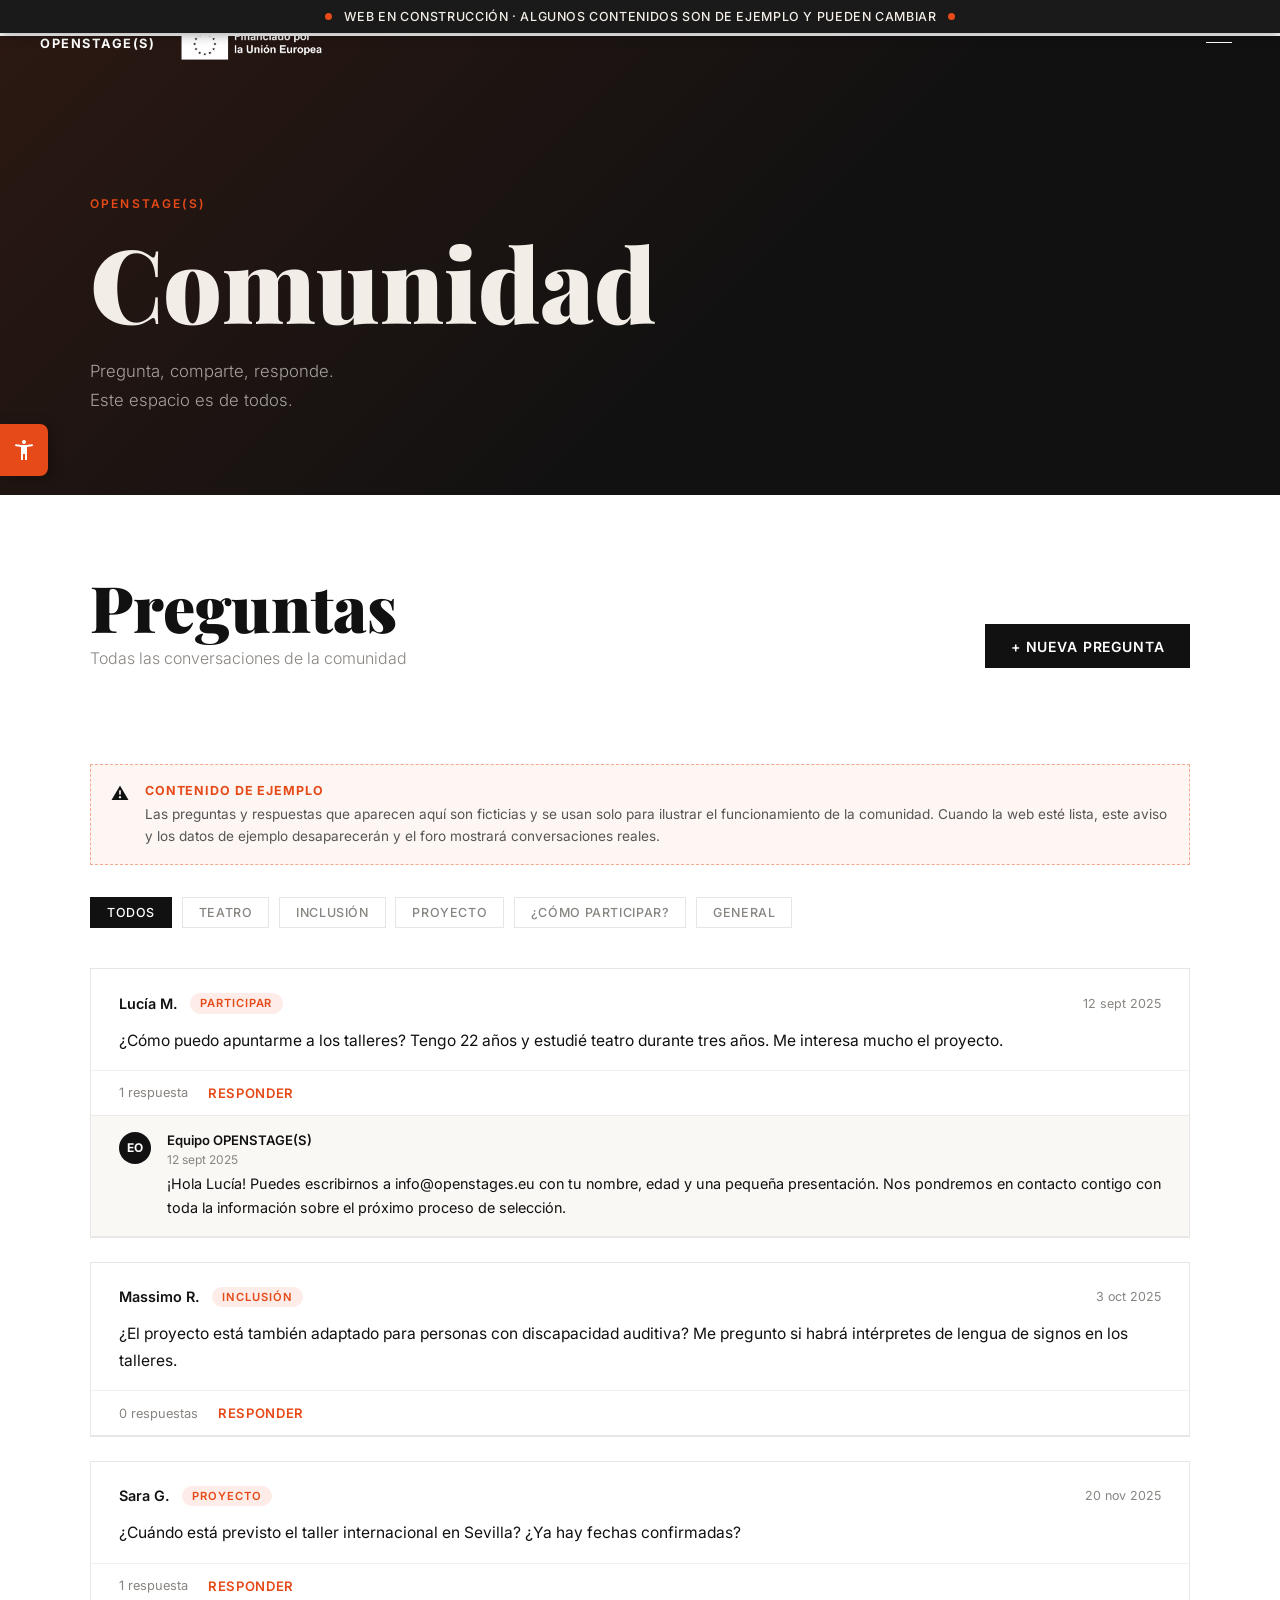
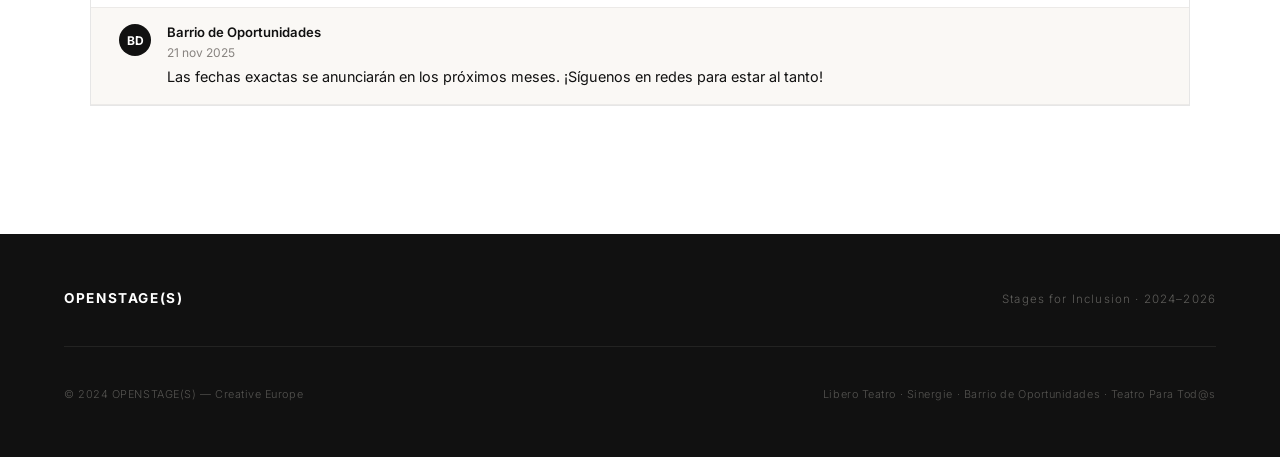
==== comunidad.html @ a3321c55 "." ====
<!DOCTYPE html>
<html lang="es">

<head>
  <meta charset="UTF-8" />
  <meta name="viewport" content="width=device-width, initial-scale=1.0" />
  <title>Comunidad — OPENSTAGE(S)</title>

  <meta name="description" content="Espacio de preguntas y respuestas de la comunidad OPENSTAGE(S). Pregunta, comparte y conecta con otros participantes del proyecto." />
  <meta property="og:title" content="Comunidad — OPENSTAGE(S)" />
  <meta property="og:description" content="Espacio de preguntas y respuestas de la comunidad OPENSTAGE(S)." />
  <meta property="og:image" content="https://openstages.eu/img/hero1.jpg" />
  <meta property="og:url" content="https://openstages.eu/comunidad.html" />
  <link rel="canonical" href="https://openstages.eu/comunidad.html" />
  <link rel="icon" type="image/png" href="img/logobarrio.png" />
  <link rel="apple-touch-icon" href="img/logobarrio.png" />

  <link rel="preconnect" href="https://fonts.googleapis.com" />
  <link
    href="https://fonts.googleapis.com/css2?family=Playfair+Display:ital,wght@0,700;0,900;1,700;1,900&family=Inter:wght@300;400;500;700&display=swap"
    rel="stylesheet" />
  <link rel="stylesheet" href="style.css" />
  <link rel="stylesheet" href="comunidad.css" />
</head>

<body class="page-comunidad">

  <a href="#main-content" class="skip-link">Saltar al contenido principal</a>

  <!-- Header -->
  <header class="header" id="header">
    <div class="header__brand">
      <a href="index.html" class="header__logo">OPEN<em>STAGE(S)</em></a>
      <img src="img/funded_ES/horizontal/RGB/PNG/ES_FundedbytheEU_RGB_WHITE.png" alt="Cofinanciado por la Unión Europea"
        class="header__eu-logo" />
    </div>
    <button class="header__toggle" id="menuBtn" aria-label="Abrir menú" aria-expanded="false" aria-controls="navOverlay">
      <span></span>
      <span></span>
    </button>
  </header>

  <!-- Nav overlay -->
  <nav class="nav-overlay" id="navOverlay" aria-hidden="true">
    <div class="nav-overlay__links">
      <a href="index.html#mission"  class="nav-link" data-num="01">Misión</a>
      <a href="index.html#partners" class="nav-link" data-num="02">Partners</a>
      <a href="index.html#phases"   class="nav-link" data-num="03">Fases</a>
      <a href="comunidad.html"      class="nav-link nav-link--active" data-num="04">Comunidad</a>
      <a href="index.html#contact"  class="nav-link" data-num="05">Contacto</a>
    </div>
    <div class="nav-overlay__meta">
      <p>Proyecto cofinanciado por la Unión Europea</p>
      <p>Creative Europe · 2024–2026</p>
    </div>
  </nav>

  <main id="main-content">

    <!-- ═══ HERO LITE ══════════════════════════════════════ -->
    <section class="com-hero" aria-hidden="true">
      <div class="com-hero__inner">
        <p class="com-hero__eyebrow">OPENSTAGE(S)</p>
        <h1 class="com-hero__title">Comunidad</h1>
        <p class="com-hero__sub">Pregunta, comparte, responde.<br>Este espacio es de todos.</p>
      </div>
    </section>

    <!-- ═══ FORO ══════════════════════════════════════════ -->
    <section class="forum forum--page" id="forum" aria-labelledby="forum-title">

      <div class="forum__header">
        <div class="forum__header-text">
          <h2 class="forum__title" id="forum-title">Preguntas</h2>
          <p class="forum__subtitle">Todas las conversaciones de la comunidad</p>
        </div>
        <button class="forum__new-btn" id="forumOpenForm" aria-expanded="false" aria-controls="forumFormWrap">
          + Nueva pregunta
        </button>
      </div>

      <!-- Formulario nueva pregunta -->
      <div class="forum__form-wrap" id="forumFormWrap" aria-hidden="true">
        <form class="forum__form" id="forumForm" novalidate>
          <div class="forum__form-row">
            <div class="forum__field">
              <label for="fAuthor">Tu nombre <span aria-hidden="true">*</span></label>
              <input type="text" id="fAuthor" name="author" maxlength="60" required autocomplete="name" placeholder="Nombre o apodo" />
            </div>
            <div class="forum__field">
              <label for="fTag">Tema</label>
              <select id="fTag" name="tag">
                <option value="general">General</option>
                <option value="teatro">Teatro</option>
                <option value="inclusión">Inclusión</option>
                <option value="proyecto">Proyecto</option>
                <option value="participar">¿Cómo participar?</option>
              </select>
            </div>
          </div>
          <div class="forum__field">
            <label for="fQuestion">Tu pregunta <span aria-hidden="true">*</span></label>
            <textarea id="fQuestion" name="question" rows="4" maxlength="800" required placeholder="Escribe aquí tu pregunta o mensaje…"></textarea>
            <span class="forum__char-count" id="fCharCount" aria-live="polite">0 / 800</span>
          </div>
          <div class="forum__form-actions">
            <button type="button" class="forum__cancel" id="forumCancel">Cancelar</button>
            <button type="submit" class="forum__submit">Publicar</button>
          </div>
        </form>
      </div>

      <!-- Filtros -->
      <div class="forum__filters" role="group" aria-label="Filtrar por tema">
        <button class="forum__filter forum__filter--active" data-filter="all">Todos</button>
        <button class="forum__filter" data-filter="teatro">Teatro</button>
        <button class="forum__filter" data-filter="inclusión">Inclusión</button>
        <button class="forum__filter" data-filter="proyecto">Proyecto</button>
        <button class="forum__filter" data-filter="participar">¿Cómo participar?</button>
        <button class="forum__filter" data-filter="general">General</button>
      </div>

      <!-- Lista de preguntas -->
      <div class="forum__list" id="forumList" aria-live="polite" aria-label="Preguntas de la comunidad"></div>
      <p class="forum__empty" id="forumEmpty" hidden>Todavía no hay preguntas en esta categoría. ¡Sé el primero!</p>

    </section>

  </main>

  <!-- Footer -->
  <footer class="footer">
    <div class="footer__row footer__row--top">
      <span class="footer__logo">OPENSTAGE(S)</span>
      <span class="footer__tag">Stages for Inclusion · 2024–2026</span>
    </div>
    <div class="footer__row footer__row--bottom">
      <span>© 2024 OPENSTAGE(S) — Creative Europe</span>
      <span>Libero Teatro · Sinergie · Barrio de Oportunidades · Teatro Para Tod@s</span>
    </div>
  </footer>

  <!-- ═══ ACCESSIBILITY WIDGET ══════════════════════════ -->
  <aside class="a11y-widget" id="a11yWidget" aria-label="Opciones de accesibilidad">
    <button class="a11y-widget__btn" id="a11yToggle"
            aria-label="Abrir opciones de accesibilidad"
            aria-expanded="false"
            aria-controls="a11yPanel">
      <svg xmlns="http://www.w3.org/2000/svg" viewBox="0 0 24 24" fill="currentColor" aria-hidden="true" focusable="false" width="24" height="24">
        <path d="M20.5 6c-2.61.7-5.67 1-8.5 1s-5.89-.3-8.5-1L3 8c1.86.5 4 .83 6 1v13h2v-6h2v6h2V9c2-.17 4.14-.5 6-1l-.5-2zM12 6c1.1 0 2-.9 2-2s-.9-2-2-2-2 .9-2 2 .9 2 2 2z"/>
      </svg>
    </button>
    <div class="a11y-widget__panel" id="a11yPanel" aria-hidden="true">
      <div class="a11y-widget__panel-header">
        <span class="a11y-widget__panel-title">Accesibilidad</span>
        <button class="a11y-widget__close" id="a11yClose" aria-label="Cerrar panel de accesibilidad">
          <svg viewBox="0 0 24 24" fill="none" stroke="currentColor" stroke-width="2" stroke-linecap="round" aria-hidden="true" focusable="false" width="16" height="16">
            <line x1="18" y1="6" x2="6" y2="18"/><line x1="6" y1="6" x2="18" y2="18"/>
          </svg>
        </button>
      </div>
      <div class="a11y-widget__options">
        <div class="a11y-option">
          <span class="a11y-option__label" id="label-fontsize">Tamaño de texto</span>
          <div class="a11y-option__row" role="group" aria-labelledby="label-fontsize">
            <button class="a11y-size-btn" id="fontDecrease" aria-label="Reducir tamaño de texto">A−</button>
            <button class="a11y-size-btn a11y-size-btn--mid" id="fontReset" aria-label="Tamaño normal">A</button>
            <button class="a11y-size-btn a11y-size-btn--lg" id="fontIncrease" aria-label="Aumentar tamaño de texto">A+</button>
          </div>
        </div>
        <div class="a11y-option">
          <span class="a11y-option__label">Alto contraste</span>
          <button class="a11y-toggle" id="contrastToggle" aria-pressed="false" aria-label="Alto contraste">
            <span class="a11y-toggle__knob" aria-hidden="true"></span>
          </button>
        </div>
        <div class="a11y-option">
          <span class="a11y-option__label">Sin animaciones</span>
          <button class="a11y-toggle" id="motionToggle" aria-pressed="false" aria-label="Sin animaciones">
            <span class="a11y-toggle__knob" aria-hidden="true"></span>
          </button>
        </div>
        <div class="a11y-option">
          <span class="a11y-option__label">Fuente legible</span>
          <button class="a11y-toggle" id="readableToggle" aria-pressed="false" aria-label="Fuente legible">
            <span class="a11y-toggle__knob" aria-hidden="true"></span>
          </button>
        </div>
        <div class="a11y-option">
          <span class="a11y-option__label">Espaciado amplio</span>
          <button class="a11y-toggle" id="spacingToggle" aria-pressed="false" aria-label="Espaciado amplio">
            <span class="a11y-toggle__knob" aria-hidden="true"></span>
          </button>
        </div>
      </div>
      <button class="a11y-widget__reset" id="a11yReset">Restablecer todo</button>
    </div>
  </aside>

  <script src="comunidad.js"></script>
  <!-- WIP: eliminar esta línea y wip.js cuando la web esté lista -->
  <script src="wip.js"></script>

</body>
</html>
---- style.css ----
/* ═══════════════════════════════════════════════════════
   OPENSTAGE(S) v3 — Style System
   Inspired by shed.design aesthetic
═══════════════════════════════════════════════════════ */

/* ── Variables ────────────────────────────────────────── */
:root {
  --bg:          #FFFFFF;
  --bg-off:      #FAF8F5;
  --bg-dark:     #111111;
  --bg-dark2:    #1A1A1A;
  --text:        #111111;
  --text-dim:    #888480;
  --text-light:  #F2EDE6;
  --accent:      #E64A19;
  --border:      rgba(17, 17, 17, 0.1);
  --border-dim:  rgba(17, 17, 17, 0.06);

  --f-display: 'Playfair Display', serif;
  --f-body:    'Inter', sans-serif;

  --ease-expo:    cubic-bezier(0.9, 0, 0.1, 1);
  --ease-out:     cubic-bezier(0.14, 1, 0.34, 1);
  --ease-in-hard: cubic-bezier(1, 0, 0.65, 0.61);
}

/* ── Skip link ────────────────────────────────────────── */
.skip-link {
  position: absolute;
  top: -100%;
  left: 1rem;
  z-index: 10000;
  padding: 0.8rem 1.5rem;
  background: var(--accent);
  color: #fff;
  font-family: var(--f-body);
  font-size: 0.9rem;
  font-weight: 600;
  border-radius: 0 0 4px 4px;
  text-decoration: none;
  transition: top 0.2s ease;
}
.skip-link:focus {
  top: 0;
  outline: 3px solid #fff;
  outline-offset: 2px;
}

/* ── Reset ────────────────────────────────────────────── */
*, *::before, *::after {
  box-sizing: border-box;
  margin: 0;
  padding: 0;
}

html {
  background: var(--bg);
  color: var(--text);
  font-family: var(--f-body);
  font-size: 16px;
  -webkit-font-smoothing: antialiased;
  -moz-osx-font-smoothing: grayscale;
}

body { overflow-x: hidden; }

img { display: block; max-width: 100%; }
a   { color: inherit; text-decoration: none; }

/* ── Focus visible ────────────────────────────────────── */
:focus-visible {
  outline: 3px solid var(--accent);
  outline-offset: 3px;
}

/* Cards: anillo de foco prominente para navegacion por teclado */
.pcard:focus-visible {
  outline: 3px solid var(--accent);
  outline-offset: 0;
  z-index: 1;
}

/* Botones del header y modal: foco claro sobre fondos oscuros */
.header__toggle:focus-visible,
.partner-modal__close:focus-visible {
  outline: 3px solid #fff;
  outline-offset: 4px;
  border-radius: 2px;
}

/* ── Touch: restaurar cursor del sistema ──────────────── */
@media (hover: none), (pointer: coarse) {
  * { cursor: auto !important; }
  .cursor,
  .cursor__dot { display: none !important; }
}

/* ── Custom cursor ────────────────────────────────────── */
* { cursor: none; }

.cursor {
  position: fixed;
  width: 2.2rem;
  height: 2.2rem;
  border-radius: 50%;
  border: 1px solid #fff;
  mix-blend-mode: difference;
  pointer-events: none;
  z-index: 9999;
  top: 0; left: 0;
  transform: translate(-50%, -50%);
  opacity: 0;
  transition: opacity 0.4s ease, transform 0.5s var(--ease-out);
  will-change: left, top;
}

.cursor--visible { opacity: 1; }
.cursor--hover { transform: translate(-50%, -50%) scale(2); }

.cursor__dot {
  position: fixed;
  width: 5px;
  height: 5px;
  border-radius: 50%;
  background: #fff;
  mix-blend-mode: difference;
  pointer-events: none;
  z-index: 9999;
  top: 0; left: 0;
  transform: translate(-50%, -50%);
  opacity: 0;
  transition: opacity 0.4s ease;
  will-change: left, top;
}

.cursor__dot--visible { opacity: 1; }

/* ── Header ───────────────────────────────────────────── */
.header {
  position: absolute;
  top: 0;
  left: 0;
  right: 0;
  z-index: 500;
  display: flex;
  align-items: center;
  justify-content: space-between;
  padding: 1.6rem 2.5rem;
  /* mix-blend-mode: difference; Removed from parent to not invert EU logo */
}

.header__brand {
  display: flex;
  align-items: center;
  gap: 1.5rem;
}

.header__logo {
  font-family: var(--f-body);
  font-size: 0.8rem;
  font-weight: 700;
  letter-spacing: 0.12em;
  text-transform: uppercase;
  color: #fff;
  mix-blend-mode: difference;
}

.header__logo em { font-style: normal; }

.header__eu-logo {
  height: clamp(26px, 4vw, 36px);
  width: auto;
  mix-blend-mode: difference;
}

.header__toggle {
  position: fixed;
  top: 1.6rem;
  right: 2.5rem;
  z-index: 501;
  background: none;
  border: none;
  padding: 0.5rem;
  display: flex;
  flex-direction: column;
  gap: 7px;
  cursor: none;
}

.header__toggle span {
  display: block;
  width: 26px;
  height: 1px;
  background: #fff;
  transform-origin: center;
  transition: transform 0.5s var(--ease-expo), background-color 0.4s ease, opacity 0.3s ease;
}

/* Modificador oscuro activado por JS al bajar */
.header__toggle--dark span {
  background: var(--text);
}

/* Cuando el menú se abre (el fondo naranja lo cubre) deben forzarse a volver a ser blancos */
.header--open .header__toggle span {
  background: #fff;
}

.header--open .header__toggle span:first-child { transform: translateY(4px) rotate(45deg); }
.header--open .header__toggle span:last-child  { transform: translateY(-4px) rotate(-45deg); }

/* ── Nav Overlay ──────────────────────────────────────── */
.nav-overlay {
  position: fixed;
  inset: 0;
  z-index: 400;
  background: var(--accent);
  display: flex;
  flex-direction: column;
  justify-content: center;
  padding: 7rem 2.5rem 3rem;
  clip-path: inset(0 0 100% 0);
  transition: clip-path 0.75s var(--ease-expo);
  pointer-events: none;
}

.nav-overlay--open { clip-path: inset(0 0 0% 0); pointer-events: all; }

.nav-overlay__links {
  display: flex;
  flex-direction: column;
  gap: 0.5rem;
}

/* Cuando el usuario hace hover en el contenedor, reduce la opacidad de todos */
.nav-overlay__links:hover .nav-link {
  opacity: 0.25;
}

.nav-link {
  display: flex;
  align-items: baseline;
  gap: 1.2rem;
  font-family: var(--f-display);
  font-size: clamp(2.8rem, 7vw, 5.5rem);
  font-weight: 900;
  font-style: italic;
  color: #fff;
  transform: translateY(110%);
  transition: transform 0.65s var(--ease-expo), opacity 0.4s ease, padding-left 0.5s var(--ease-out);
  line-height: 1;
  padding-left: 0;
}

/* Al apuntar a uno en concreto: lo ilumina y lo mueve ligeramente a la derecha */
.nav-overlay--open .nav-link:hover {
  opacity: 1;
  padding-left: 2rem;
}

.nav-link::before {
  content: attr(data-num);
  font-family: var(--f-body);
  font-style: normal;
  font-size: 0.65rem;
  font-weight: 400;
  letter-spacing: 0.15em;
  opacity: 0.55;
  align-self: center;
  transition: opacity 0.4s ease;
}

.nav-link:hover::before {
  opacity: 1;
}

.nav-overlay--open .nav-link               { transform: translateY(0); }
.nav-overlay--open .nav-link:nth-child(1)  { transition-delay: 0.08s; }
.nav-overlay--open .nav-link:nth-child(2)  { transition-delay: 0.16s; }
.nav-overlay--open .nav-link:nth-child(3)  { transition-delay: 0.24s; }
.nav-overlay--open .nav-link:nth-child(4)  { transition-delay: 0.32s; }

.nav-overlay__meta {
  position: absolute;
  bottom: 2.5rem;
  left: 2.5rem;
  font-size: 0.7rem;
  font-weight: 300;
  letter-spacing: 0.08em;
  line-height: 1.8;
  color: rgba(255,255,255,0.55);
}

/* ── Hero ─────────────────────────────────────────────── */
.hero {
  position: relative;
  height: 100svh;
  overflow: hidden;
  background: #111;
}

.hero-assets,
.hero-asset { position: absolute; inset: 0; }

.hero-asset__inner {
  position: absolute;
  inset: 0;
  --cx: 0%;
  --cy: 0%;
  clip-path: inset(0 var(--cx) var(--cy) var(--cx));
  will-change: transform, clip-path;
  overflow: hidden;
}

/* Hero images */
.hero-img {
  position: absolute;
  inset: 0;
  width: 100%;
  height: 115%;
  object-fit: cover;
  object-position: center;
  top: -7%;
}

.hero-overlay {
  position: absolute;
  inset: 0;
  background: rgba(0,0,0,0.35);
  pointer-events: none;
}

/* Reference box */
.intro-ref {
  position: absolute;
  left: 50%;
  top: 50%;
  transform: translate(-50%, -50%);
  width: 28vw;
  aspect-ratio: 3 / 2;
  pointer-events: none;
  visibility: hidden;
}

.hero-content {
  position: absolute;
  bottom: 10vh;
  left: 5vw;
  z-index: 20;
  pointer-events: none;
}

.hero-eu-badge {
  width: clamp(140px, 15vw, 180px);
  background: var(--bg);
  padding: 0.7rem 1rem;
  border-radius: 4px;
  margin-bottom: 2rem;
  pointer-events: auto;
  box-shadow: 0 4px 20px rgba(0,0,0,0.3);
}

.hero-eu-badge img {
  width: 100%;
  height: auto;
  display: block;
  mix-blend-mode: multiply;
}

.hero-title {
  font-family: var(--f-display);
  font-size: clamp(4rem, 13vw, 12rem);
  font-weight: 900;
  line-height: 0.88;
  letter-spacing: -0.02em;
  color: #fff;
}

.hero-title .italic { font-style: italic; }

.hero-sub {
  margin-top: 1.8rem;
  font-size: clamp(0.7rem, 1.2vw, 1rem);
  font-weight: 300;
  letter-spacing: 0.35em;
  text-transform: uppercase;
  color: var(--accent);
}

.oh {
  display: inline-flex;
  overflow: hidden;
  vertical-align: bottom;
  padding-bottom: 0.2em;   /* Gives room for descenders like "p" */
  margin-bottom: -0.2em;   
  padding-right: 0.1em;    /* Gives room for right-leaning italics */
  margin-right: -0.1em;
  padding-left: 0.1em;     /* Gives room for left-leaning ascenders like "N" */
  margin-left: -0.1em;
}
.word, .rv { display: inline-block; transform: translateY(150%); }
.word { margin-right: 0.12em; }
.rv   { margin-right: 0.08em; }

.hero-scroll {
  position: absolute;
  right: 3vw;
  bottom: 8vh;
  z-index: 20;
  display: flex;
  flex-direction: column;
  align-items: center;
  gap: 0.8rem;
  font-size: 0.6rem;
  font-weight: 400;
  letter-spacing: 0.22em;
  text-transform: uppercase;
  color: rgba(255,255,255,0.45);
  opacity: 0;
}

.hero-scroll__line {
  width: 1px;
  height: 3.5rem;
  background: rgba(255,255,255,0.35);
  animation: lineDown 2.2s ease infinite;
}

@keyframes lineDown {
  0%   { transform: scaleY(0); transform-origin: top;    opacity: 0; }
  45%  { transform: scaleY(1); transform-origin: top;    opacity: 1; }
  46%  { transform-origin: bottom; }
  90%  { transform: scaleY(0); transform-origin: bottom; opacity: 0; }
  100% { transform: scaleY(0); }
}

/* ── Marquee ──────────────────────────────────────────── */
.marquee {
  overflow: hidden;
  white-space: nowrap;
  padding: 1rem 0;
  border-top:    1px solid var(--border);
  border-bottom: 1px solid var(--border);
  background: var(--bg-off);
  -webkit-mask-image: linear-gradient(to right, transparent 0%, #000 10%, #000 90%, transparent 100%);
          mask-image: linear-gradient(to right, transparent 0%, #000 10%, #000 90%, transparent 100%);
}

.marquee__track {
  display: inline-flex;
  font-family: var(--f-body);
  font-size: 0.7rem;
  font-weight: 400;
  letter-spacing: 0.22em;
  text-transform: uppercase;
  color: var(--text-dim);
}

/* ── Hero Carousel Dots ───────────────────────────────── */
.hero-dots {
  position: absolute;
  right: 5vw;
  bottom: 8vh;
  z-index: 30;
  display: flex;
  gap: 0.6rem;
  align-items: center;
}

.hero-dot {
  width: 8px;
  height: 8px;
  border-radius: 50%;
  border: 1px solid rgba(255, 255, 255, 0.4);
  background: transparent;
  cursor: pointer;
  transition: all 0.4s ease;
  padding: 0;
}

.hero-dot:hover {
  background: rgba(255, 255, 255, 0.6);
}

.hero-dot--active {
  background: #fff;
  border-color: #fff;
  transform: scale(1.3);
}

/* ── Label ────────────────────────────────────────────── */
.label {
  display: inline-block;
  font-size: 0.65rem;
  font-weight: 500;
  letter-spacing: 0.22em;
  text-transform: uppercase;
  color: var(--text-dim);
  margin-bottom: 2.5rem;
}

.label--dim { color: rgba(242,237,230,0.4); }

/* ── Mission ──────────────────────────────────────────── */
.mission {
  padding: 10vh 5vw 8vh;
  background: var(--bg);
  border-bottom: 1px solid var(--border);
}

.mission__intro {
  display: flex;
  flex-direction: column;
  margin-bottom: 5vh;
}

.mission__title {
  font-family: var(--f-display);
  font-size: clamp(3rem, 9vw, 8rem);
  font-weight: 900;
  font-style: italic;
  line-height: 0.95;
  letter-spacing: -0.02em;
  color: var(--text);
}

.mission__body {
  max-width: 52ch;
  font-size: clamp(1rem, 1.8vw, 1.35rem);
  font-weight: 300;
  line-height: 1.75;
  color: var(--text-dim);
  margin-bottom: 5vh;
}

/* ── Gallery strip ────────────────────────────────────── */
.gallery-strip {
  width: 100vw;
  margin-left: -5vw; /* Pull out of mission padding on left */
  margin-bottom: 7vh;
  overflow: hidden;
  white-space: nowrap;
  background: var(--bg-dark2);
  padding: 1.5rem 0;
}

.gallery-strip__track {
  display: inline-flex;
  gap: 1.5rem;
  padding-left: 5vw;
  /* Simple CSS animation for the infinite scroll */
  animation: galleryScroll 40s linear infinite;
}

.gallery-strip__item {
  height: 25vw;
  min-height: 200px;
  max-height: 400px;
  aspect-ratio: 4/3;
  flex-shrink: 0;
  border-radius: 4px;
  overflow: hidden;
  box-shadow: 0 10px 30px rgba(0,0,0,0.15);
}

.gallery-strip__item img {
  width: 100%;
  height: 100%;
  object-fit: cover;
  transition: transform 0.6s var(--ease-out);
}

.gallery-strip__item:hover img {
  transform: scale(1.05);
}

@keyframes galleryScroll {
  0% { transform: translateX(0); }
  100% { transform: translateX(calc(-50% - 0.75rem)); }
}

/* Pillars */
.pillars {
  display: grid;
  grid-template-columns: repeat(3, 1fr);
  gap: 2px;
  background: var(--border-dim);
}

.pillar {
  background: var(--bg);
  padding: 3rem 2.5rem;
  border-top: 3px solid transparent;
  transition: border-color 0.3s ease;
}

.pillar:hover { border-color: var(--accent); }

.pillar__num {
  display: block;
  font-size: 0.65rem;
  font-weight: 500;
  letter-spacing: 0.2em;
  color: var(--accent);
  margin-bottom: 1.5rem;
}

.pillar__title {
  font-family: var(--f-display);
  font-size: clamp(1.2rem, 2.2vw, 1.7rem);
  font-weight: 700;
  color: var(--text);
  margin-bottom: 1rem;
  line-height: 1.1;
}

.pillar__desc {
  font-size: 0.875rem;
  font-weight: 300;
  line-height: 1.75;
  color: var(--text-dim);
}

/* ── Stats ────────────────────────────────────────────── */
.stats {
  overflow: hidden;
  background: var(--border-dim);
  border-top: 1px solid var(--border);
  border-bottom: 1px solid var(--border);
}

.stats__track {
  display: flex;
  width: max-content; /* Ensure it expands to fit all items */
}

.stat {
  background: var(--accent);
  padding: 3.5rem 2.5rem;
  display: flex;
  flex-direction: column;
  gap: 0.6rem;
  min-width: 25vw; /* 4 items per screen width */
  flex-shrink: 0;
  border-right: 1px solid rgba(255,255,255,0.1);
}

@media (max-width: 1024px) {
  .stat { min-width: 33.333vw; }
}
@media (max-width: 768px) {
  .stat { min-width: 50vw; }
}
@media (max-width: 480px) {
  .stat { min-width: 80vw; }
}

.stat__n {
  font-family: var(--f-display);
  font-size: clamp(2.2rem, 5vw, 4rem);
  font-weight: 900;
  font-style: italic;
  color: #fff;
  line-height: 1;
}

.stat__l {
  font-size: 0.7rem;
  font-weight: 400;
  letter-spacing: 0.18em;
  text-transform: uppercase;
  color: rgba(255,255,255,0.7);
}

/* ── Partners ─────────────────────────────────────────── */
.partners {
  background: var(--bg);
  padding: 10vh 5vw 8vh;
  border-bottom: 1px solid var(--border);
}

.partners__head {
  display: grid;
  grid-template-columns: 1fr 1fr;
  align-items: end;
  gap: 4rem;
  padding-bottom: 6vh;
  border-bottom: 1px solid var(--border);
  margin-bottom: 4px;
}

.partners__title {
  font-family: var(--f-display);
  font-size: clamp(3rem, 9vw, 8rem);
  font-weight: 900;
  font-style: italic;
  line-height: 0.95;
  letter-spacing: -0.02em;
  color: var(--text);
}

.partners__intro {
  font-size: clamp(0.85rem, 1.4vw, 1.05rem);
  font-weight: 300;
  line-height: 1.8;
  color: var(--text-dim);
  max-width: 38ch;
  align-self: end;
  padding-bottom: 0.5rem;
}

/* ── Partner cards grid ───────────────────────────────── */
.partners__grid {
  display: grid;
  grid-template-columns: repeat(2, 1fr);
  gap: 2px;
  background: var(--border-dim);
}

.pcard {
  background: var(--bg);
  padding: 3rem 3rem 3.5rem;
  display: flex;
  flex-direction: column;
  gap: 2rem;
  position: relative;
  overflow: hidden;
  transition: background 0.35s ease, transform 0.45s var(--ease-out);
  cursor: pointer;
}

.pcard::after {
  content: '';
  position: absolute;
  left: 0; top: 0;
  width: 3px;
  height: 0;
  background: var(--accent);
  transition: height 0.45s var(--ease-out);
}

.pcard:hover { 
  background: var(--bg-off); 
  transform: translateY(-8px);
}
.pcard:hover::after { height: 100%; }

.pcard__top {
  display: flex;
  align-items: center;
  justify-content: space-between;
}

.pcard__country {
  font-size: 0.6rem;
  font-weight: 600;
  letter-spacing: 0.2em;
  text-transform: uppercase;
  color: var(--accent);
  border: 1px solid rgba(230, 74, 25, 0.25);
  padding: 0.3em 0.75em;
}

.pcard__num {
  font-family: var(--f-display);
  font-size: 3.5rem;
  font-weight: 900;
  font-style: italic;
  color: var(--text);
  opacity: 0.06;
  line-height: 1;
}

.pcard__logo-wrap {
  height: 64px;
  display: flex;
  align-items: center;
}

.pcard__logo-wrap img {
  height: 100%;
  width: auto;
  max-width: 160px;
  max-height: 64px;
  object-fit: contain;
  object-position: left center;
  filter: grayscale(1);
  opacity: 0.7;
  transition: filter 0.4s ease, opacity 0.4s ease;
}

.pcard:hover .pcard__logo-wrap img {
  filter: grayscale(0);
  opacity: 1;
}

.pcard__body { margin-top: auto; }

.pcard__name {
  font-family: var(--f-display);
  font-size: clamp(1.3rem, 2.2vw, 1.9rem);
  font-weight: 700;
  color: var(--text);
  line-height: 1.1;
  margin-bottom: 0.5rem;
}

.pcard__role {
  font-size: 0.78rem;
  font-weight: 400;
  color: var(--text-dim);
  letter-spacing: 0.08em;
  text-transform: uppercase;
}

/* ── Modals ───────────────────────────────────────────── */
.partner-modal {
  position: fixed;
  inset: 0;
  z-index: 1000;
  display: flex;
  align-items: center;
  justify-content: center;
  pointer-events: none;
}

.partner-modal--open { pointer-events: all; }

.partner-modal__bg {
  position: absolute;
  inset: 0;
  background: rgba(0,0,0,0.8);
  backdrop-filter: blur(8px);
  -webkit-backdrop-filter: blur(8px);
  opacity: 0;
  will-change: opacity;
  cursor: pointer;
}

.partner-modal__content {
  position: relative;
  width: 90%;
  max-width: 640px;
  background: var(--bg);
  padding: 4.5rem 4rem;
  border-radius: 4px;
  opacity: 0;
  box-shadow: 0 30px 60px rgba(0,0,0,0.3);
  will-change: transform, opacity;
  cursor: auto;
}

.partner-modal__close {
  position: absolute;
  top: 1.5rem;
  right: 1.5rem;
  background: none;
  border: none;
  width: 36px;
  height: 36px;
  display: flex;
  align-items: center;
  justify-content: center;
  transition: transform 0.3s ease;
}

.partner-modal__close:hover {
  transform: scale(1.1);
}

.partner-modal__close span {
  position: absolute;
  width: 22px;
  height: 1px;
  background: var(--text);
}

.partner-modal__close span:first-child { transform: rotate(45deg); }
.partner-modal__close span:last-child  { transform: rotate(-45deg); }

.partner-modal__name {
  font-family: var(--f-display);
  font-size: clamp(2.2rem, 4vw, 3rem);
  font-weight: 700;
  color: var(--text);
  margin-bottom: 0.5rem;
  line-height: 1.1;
}

.partner-modal__role {
  font-size: 0.75rem;
  font-weight: 600;
  color: var(--accent);
  text-transform: uppercase;
  letter-spacing: 0.15em;
  margin-bottom: 2.5rem;
}

.partner-modal__info {
  font-size: 1.15rem;
  font-weight: 300;
  line-height: 1.8;
  color: var(--text-dim);
  margin-bottom: 2.5rem;
}

.btn-modal-link {
  display: inline-flex;
  padding: 1rem 2rem;
  border: 1px solid var(--accent);
  color: var(--accent);
  font-size: 0.85rem;
  font-weight: 600;
  text-transform: uppercase;
  letter-spacing: 0.1em;
  text-decoration: none;
  transition: all 0.35s ease;
  border-radius: 2px;
}

.btn-modal-link:hover {
  background: var(--accent);
  color: #fff;
  transform: translateY(-2px);
}

/* ── Phases ───────────────────────────────────────────── */
.phases {
  padding: 10vh 5vw 8vh;
  background: var(--bg-off);
  border-bottom: 1px solid var(--border);
}

.phases__head {
  display: flex;
  flex-direction: column;
  margin-bottom: 5vh;
}

.phases__title {
  font-family: var(--f-display);
  font-size: clamp(3rem, 9vw, 8rem);
  font-weight: 900;
  font-style: italic;
  line-height: 0.95;
  letter-spacing: -0.02em;
  color: var(--text);
}

.phases__grid {
  display: grid;
  grid-template-columns: repeat(3, 1fr);
  border-top: 1px solid var(--border);
}

.phase {
  padding: 3.5rem 2.5rem 3.5rem 0;
  border-right: 1px solid var(--border);
}

.phase:first-child { padding-left: 0; }
.phase:not(:first-child) { padding-left: 2.5rem; }
.phase:last-child { border-right: none; }

.phase__num {
  font-family: var(--f-display);
  font-size: 3.5rem;
  font-weight: 900;
  font-style: italic;
  color: var(--accent);
  opacity: 0.3;
  line-height: 1;
  margin-bottom: 1.8rem;
}

.phase__name {
  font-family: var(--f-display);
  font-size: clamp(1.3rem, 2.5vw, 2rem);
  font-weight: 700;
  color: var(--text);
  margin-bottom: 1.2rem;
  line-height: 1.1;
}

.phase__desc {
  font-size: 0.875rem;
  font-weight: 300;
  line-height: 1.8;
  color: var(--text-dim);
}

/* ── CTA ──────────────────────────────────────────────── */
.cta {
  padding: 14vh 5vw 12vh;
  display: flex;
  flex-direction: column;
  gap: 4rem;
  background: var(--bg);
  border-bottom: 1px solid var(--border);
}

.cta__title {
  font-family: var(--f-display);
  font-size: clamp(4rem, 12vw, 11rem);
  font-weight: 900;
  line-height: 0.88;
  letter-spacing: -0.02em;
  color: var(--text);
}

.cta__title .italic { font-style: italic; }

/* ── Button ───────────────────────────────────────────── */
.btn-fill {
  position: relative;
  display: inline-block;
  padding: 1.1em 2.8em;
  color: var(--text);
  border: 1px solid var(--border);
  font-family: var(--f-body);
  font-size: 0.8rem;
  font-weight: 500;
  letter-spacing: 0.12em;
  text-transform: uppercase;
  overflow: hidden;
  transition: color 0.45s var(--ease-expo), border-color 0.3s ease;
}

.btn-fill::before {
  content: '';
  position: absolute;
  inset: 0;
  background: var(--accent);
  transform: translateY(101%);
  transition: transform 0.45s var(--ease-in-hard);
  z-index: -1;
}

.btn-fill:hover { color: #fff; border-color: var(--accent); }
.btn-fill:hover::before { transform: translateY(0); }

.btn-community {
  font-family: var(--f-body);
  font-size: .85rem;
  font-weight: 500;
  letter-spacing: .06em;
  color: var(--text-dim);
  text-decoration: none;
  transition: color .2s ease;
  align-self: flex-start;
}
.btn-community:hover { color: var(--accent); }

/* ── EU strip ─────────────────────────────────────────── */
.eu-strip {
  display: flex;
  align-items: center;
  gap: 3rem;
  padding: 4vh 5vw;
  background: var(--bg-off);
  border-bottom: 1px solid var(--border);
}

.eu-strip__badge { height: 70px; width: auto; flex-shrink: 0; object-fit: contain; }

.eu-strip__text {
  font-size: 0.72rem;
  font-weight: 300;
  line-height: 1.8;
  color: var(--text-dim);
  max-width: 62ch;
}

/* ── Footer ───────────────────────────────────────────── */
.footer {
  padding: 3.5rem 5vw;
  background: var(--bg-dark);
  color: var(--text-light);
}

.footer__row {
  display: flex;
  align-items: baseline;
  justify-content: space-between;
}

.footer__row--top {
  margin-bottom: 2.5rem;
  padding-bottom: 2.5rem;
  border-bottom: 1px solid rgba(242,237,230,0.08);
}

.footer__logo {
  font-family: var(--f-body);
  font-size: 0.85rem;
  font-weight: 700;
  letter-spacing: 0.12em;
  text-transform: uppercase;
  color: #fff;
}

.footer__tag {
  font-size: 0.72rem;
  font-weight: 300;
  letter-spacing: 0.1em;
  color: rgba(242,237,230,0.35);
}

.footer__row--bottom {
  font-size: 0.68rem;
  font-weight: 300;
  color: rgba(242,237,230,0.3);
  letter-spacing: 0.05em;
  flex-wrap: wrap;
  gap: 1rem;
}

/* ── Reveal helpers ───────────────────────────────────── */
.reveal-fade,
.reveal-up,
.reveal-left {
  opacity: 0;
  transition: opacity 0.8s ease, transform 0.8s ease;
}

.reveal-up   { transform: translateY(28px); }
.reveal-left { transform: translateX(-20px); }

.reveal-fade.is-visible,
.reveal-up.is-visible,
.reveal-left.is-visible { opacity: 1; transform: none; }

/* ── Responsive ───────────────────────────────────────── */
@media (max-width: 900px) {
  .header { padding: 1.2rem 1.5rem; }
  .header__toggle { top: 1.2rem; right: 1.5rem; }
  .intro-ref { width: 70vw; }
  .hero-content { left: 5vw; bottom: 12vh; }
  .hero-scroll { right: 1.5rem; }

  .pillars,
  .stats,
  .phases__grid { grid-template-columns: 1fr; gap: 2px; }

  .phase { padding: 2.5rem 0; border-right: none; border-bottom: 1px solid var(--border); }
  .phase:last-child { border-bottom: none; }
  .phase:not(:first-child) { padding-left: 0; }

  .stat { padding: 2.5rem 1.5rem; }

  .partners__head { grid-template-columns: 1fr; gap: 2rem; }
  .partners__intro { max-width: 100%; }
  .partners__grid { grid-template-columns: 1fr; }
  .pcard { padding: 2.5rem 2rem 3rem; }

  .cta { padding: 10vh 5vw 8vh; }
  .cta__title { font-size: clamp(3.5rem, 13vw, 8rem); }

  .eu-strip { flex-direction: column; align-items: flex-start; gap: 1.5rem; }
  .eu-strip__badge { height: 55px; }

  .footer__row { flex-direction: column; gap: 0.6rem; }
  .footer__row--top { margin-bottom: 1.5rem; padding-bottom: 1.5rem; }

  .nav-overlay { padding: 6rem 1.5rem 2.5rem; }
  .nav-overlay__meta { left: 1.5rem; bottom: 2rem; }
}

/* ══════════════════════════════════════════════════════
   ACCESSIBILITY WIDGET
══════════════════════════════════════════════════════ */

/* ── Widget container ─────────────────────────────────── */
.a11y-widget {
  position: fixed;
  left: 0;
  top: 50%;
  transform: translateY(-50%);
  z-index: 3000;
  display: flex;
  align-items: center;
}

/* ── Trigger button ───────────────────────────────────── */
.a11y-widget__btn {
  width: 48px;
  height: 52px;
  background: var(--accent);
  border: none;
  border-radius: 0 8px 8px 0;
  display: flex;
  align-items: center;
  justify-content: center;
  color: #fff;
  box-shadow: 3px 3px 14px rgba(0,0,0,0.25);
  transition: width 0.2s ease, background 0.2s ease;
  flex-shrink: 0;
  cursor: pointer;
}
.a11y-widget__btn:hover  { background: #c43a10; width: 56px; }
.a11y-widget__btn:focus-visible {
  outline: 3px solid #fff;
  outline-offset: 2px;
  background: #c43a10;
}

/* ── Panel ────────────────────────────────────────────── */
.a11y-widget__panel {
  position: absolute;
  left: 48px;
  top: 50%;
  transform: translateY(-50%) translateX(-10px);
  width: min(285px, calc(100vw - 64px));
  background: #fff;
  border-radius: 0 10px 10px 10px;
  box-shadow: 4px 4px 28px rgba(0,0,0,0.18);
  border-left: 3px solid var(--accent);
  opacity: 0;
  pointer-events: none;
  transition: opacity 0.22s ease, transform 0.22s ease;
}
.a11y-widget__panel--open {
  opacity: 1;
  pointer-events: all;
  transform: translateY(-50%) translateX(0);
}

/* ── Panel header ─────────────────────────────────────── */
.a11y-widget__panel-header {
  display: flex;
  align-items: center;
  justify-content: space-between;
  padding: 0.9rem 1rem 0.7rem;
  border-bottom: 1px solid rgba(0,0,0,0.07);
}
.a11y-widget__panel-title {
  font-family: var(--f-body);
  font-size: 0.72rem;
  font-weight: 700;
  letter-spacing: 0.14em;
  text-transform: uppercase;
  color: var(--text);
}
.a11y-widget__close {
  background: none;
  border: none;
  color: var(--text-dim);
  padding: 0.25rem;
  border-radius: 4px;
  display: flex;
  align-items: center;
  cursor: pointer;
  transition: color 0.2s;
}
.a11y-widget__close:hover { color: var(--text); }
.a11y-widget__close:focus-visible {
  outline: 2px solid var(--accent);
  outline-offset: 2px;
}

/* ── Options list ─────────────────────────────────────── */
.a11y-widget__options {
  padding: 0.6rem 1rem;
  display: flex;
  flex-direction: column;
  gap: 0.5rem;
}
.a11y-option {
  display: flex;
  align-items: center;
  justify-content: space-between;
  gap: 0.75rem;
  padding: 0.35rem 0;
  border-bottom: 1px solid rgba(0,0,0,0.05);
}
.a11y-option:last-child { border-bottom: none; }
.a11y-option__label {
  font-family: var(--f-body);
  font-size: 0.83rem;
  font-weight: 400;
  color: var(--text);
  flex: 1;
}
.a11y-option__row {
  display: flex;
  gap: 3px;
}

/* Font-size buttons */
.a11y-size-btn {
  background: var(--bg-off);
  border: 1px solid var(--border);
  color: var(--text);
  padding: 0.28rem 0.55rem;
  font-family: var(--f-body);
  font-size: 0.72rem;
  font-weight: 700;
  border-radius: 4px;
  cursor: pointer;
  min-width: 34px;
  transition: background 0.15s, color 0.15s, border-color 0.15s;
}
.a11y-size-btn--mid { font-size: 0.84rem; }
.a11y-size-btn--lg  { font-size: 0.96rem; }
.a11y-size-btn:hover,
.a11y-size-btn--active {
  background: var(--accent);
  color: #fff;
  border-color: var(--accent);
}
.a11y-size-btn:focus-visible {
  outline: 2px solid var(--accent);
  outline-offset: 2px;
}

/* Toggle switch */
.a11y-toggle {
  position: relative;
  width: 42px;
  height: 23px;
  background: #ccc;
  border: none;
  border-radius: 12px;
  cursor: pointer;
  transition: background 0.22s ease;
  flex-shrink: 0;
  padding: 0;
}
.a11y-toggle[aria-pressed="true"] { background: var(--accent); }
.a11y-toggle:focus-visible {
  outline: 2px solid var(--accent);
  outline-offset: 3px;
}
.a11y-toggle__knob {
  position: absolute;
  top: 2.5px;
  left: 2.5px;
  width: 18px;
  height: 18px;
  background: #fff;
  border-radius: 50%;
  transition: transform 0.22s ease;
  pointer-events: none;
  box-shadow: 0 1px 4px rgba(0,0,0,0.2);
}
.a11y-toggle[aria-pressed="true"] .a11y-toggle__knob { transform: translateX(19px); }

/* Reset button */
.a11y-widget__reset {
  display: block;
  width: calc(100% - 2rem);
  margin: 0.2rem 1rem 0.9rem;
  padding: 0.5rem;
  background: none;
  border: 1px solid var(--border);
  color: var(--text-dim);
  font-family: var(--f-body);
  font-size: 0.68rem;
  font-weight: 500;
  letter-spacing: 0.1em;
  text-transform: uppercase;
  border-radius: 4px;
  cursor: pointer;
  transition: border-color 0.2s, color 0.2s;
}
.a11y-widget__reset:hover    { border-color: var(--accent); color: var(--accent); }
.a11y-widget__reset:focus-visible {
  outline: 2px solid var(--accent);
  outline-offset: 2px;
}

/* Mobile: desplazar al fondo */
@media (max-width: 600px) {
  .a11y-widget {
    top: auto;
    bottom: 1.5rem;
    transform: none;
  }
  .a11y-widget__panel {
    top: auto;
    bottom: 60px;
    transform: translateX(-10px);
  }
  .a11y-widget__panel--open { transform: translateX(0); }
}

/* ══════════════════════════════════════════════════════
   BODY MODIFIER CLASSES (aplicadas por el widget)
══════════════════════════════════════════════════════ */

/* Tamaño de texto */
html.a11y-font-lg { font-size: 19px; }
html.a11y-font-xl { font-size: 22px; }
html.a11y-font-sm { font-size: 14px; }

/* Alto contraste */
html.a11y-contrast {
  --bg:         #000000 !important;
  --bg-off:     #0d0d0d !important;
  --bg-dark:    #000000 !important;
  --bg-dark2:   #0d0d0d !important;
  --text:       #ffffff !important;
  --text-dim:   #e0e0e0 !important;
  --text-light: #ffffff !important;
  --accent:     #ffdd00 !important;
  --border:     rgba(255,255,255,0.4) !important;
  --border-dim: rgba(255,255,255,0.15) !important;
}
html.a11y-contrast .header__logo,
html.a11y-contrast .hero-title,
html.a11y-contrast .nav-link { color: #ffffff !important; }
html.a11y-contrast .stat     { background: #1a1500 !important; }
html.a11y-contrast .stat__n  { color: #ffdd00 !important; }
html.a11y-contrast .stat__l  { color: #e0e0e0 !important; }
html.a11y-contrast .pcard    { background: #0d0d0d !important; }
html.a11y-contrast .pillar   { background: #0d0d0d !important; }
html.a11y-contrast .partner-modal__content { background: #111 !important; }
html.a11y-contrast .partner-modal__name,
html.a11y-contrast .partner-modal__info { color: #fff !important; }

/* Sin animaciones (via widget, complementa prefers-reduced-motion del SO) */
html.a11y-no-motion *,
html.a11y-no-motion *::before,
html.a11y-no-motion *::after {
  animation-duration: 0.001ms !important;
  animation-iteration-count: 1 !important;
  transition-duration: 0.001ms !important;
  transition-delay: 0ms !important;
}
html.a11y-no-motion .pcard:hover { transform: none !important; }
/* Excepto el propio widget, que mantiene sus transiciones */
html.a11y-no-motion .a11y-widget *,
html.a11y-no-motion .a11y-widget *::before { transition-duration: 0.2s !important; }

/* Fuente legible (dislexia) */
html.a11y-readable * {
  font-family: Arial, Helvetica, sans-serif !important;
  font-style: normal !important;
  letter-spacing: 0.03em !important;
}
html.a11y-readable .italic,
html.a11y-readable em,
html.a11y-readable .hero-title .italic { font-style: normal !important; }

/* Espaciado amplio */
html.a11y-spacing p,
html.a11y-spacing li,
html.a11y-spacing .mission__body,
html.a11y-spacing .phase__desc,
html.a11y-spacing .pillar__desc,
html.a11y-spacing .partners__intro,
html.a11y-spacing .partner-modal__info,
html.a11y-spacing .eu-strip__text {
  line-height: 2.2 !important;
  letter-spacing: 0.04em !important;
  word-spacing: 0.12em !important;
}

/* ── prefers-reduced-motion ───────────────────────────── */
/*
   Usuarios con trastornos vestibulares, epilepsia u otras
   condiciones desactivan las animaciones desde el sistema.
   Este bloque las respeta y muestra el contenido directamente.
*/
@media (prefers-reduced-motion: reduce) {
  /* Restaurar cursor del sistema */
  * { cursor: auto !important; }
  .cursor,
  .cursor__dot { display: none !important; }

  /* Mostrar contenido de reveal directamente, sin transicion */
  .reveal-fade,
  .reveal-up,
  .reveal-left {
    opacity: 1 !important;
    transform: none !important;
    transition: none !important;
  }

  /* Titulos ocultos por GSAP: visibles de entrada */
  .word, .rv { transform: none !important; }

  /* Deshabilitar animacion de la galeria horizontal */
  .gallery-strip__track { animation: none !important; }

  /* Deshabilitar animacion del marcador de scroll */
  .hero-scroll__line { animation: none !important; opacity: 0.4; }

  /* Sin parallax ni transiciones de hover con movimiento */
  .pcard:hover { transform: none !important; }
  .pcard { transition: background 0.3s ease !important; }

  /* Sin animacion de entrada en botones */
  .btn-fill::before { transition: none !important; }
  .btn-fill        { transition: color 0.2s ease !important; }

  /* Sin efecto de escala en logos de partner */
  .pcard__logo-wrap img { transition: filter 0.3s ease, opacity 0.3s ease !important; }

  /* Sin transicion de imagen en galeria */
  .gallery-strip__item img { transition: none !important; }

  /* Nav links: visibles inmediatamente */
  .nav-link { transform: none !important; transition: opacity 0.3s ease, padding-left 0.3s ease !important; }

  /* Modal sin animacion de entrada (GSAP lo gestiona por JS) */
  .partner-modal__content { transition: none !important; }
}


/* ══════════════════════════════════════════════════════════
   FORO / COMUNIDAD
══════════════════════════════════════════════════════════ */

.forum {
  background: var(--bg-off);
  padding: 7rem 2rem;
}

.forum__header {
  max-width: 1100px;
  margin: 0 auto 3rem;
  display: flex;
  align-items: flex-end;
  justify-content: space-between;
  gap: 2rem;
  flex-wrap: wrap;
}

.forum__title {
  font-family: var(--f-display);
  font-size: clamp(2.4rem, 5vw, 4rem);
  font-weight: 900;
  line-height: 1;
  margin-bottom: .6rem;
}

.forum__subtitle {
  font-size: 1rem;
  color: var(--text-dim);
  font-weight: 300;
}

.forum__new-btn {
  flex-shrink: 0;
  background: var(--text);
  color: var(--bg);
  font-family: var(--f-body);
  font-size: .875rem;
  font-weight: 600;
  letter-spacing: .06em;
  text-transform: uppercase;
  padding: .85rem 1.6rem;
  border: none;
  cursor: pointer;
  transition: background .2s ease, color .2s ease;
}

.forum__new-btn:hover,
.forum__new-btn[aria-expanded="true"] {
  background: var(--accent);
  color: #fff;
}

/* Formulario ────────────────────────────────────────────── */
.forum__form-wrap {
  max-width: 1100px;
  margin: 0 auto 3rem;
  overflow: hidden;
  max-height: 0;
  transition: max-height .45s var(--ease-out), opacity .35s ease;
  opacity: 0;
}

.forum__form-wrap.is-open {
  max-height: 600px;
  opacity: 1;
}

.forum__form {
  background: #fff;
  border: 1px solid var(--border);
  padding: 2rem;
  display: flex;
  flex-direction: column;
  gap: 1.25rem;
}

.forum__form-row {
  display: grid;
  grid-template-columns: 1fr 1fr;
  gap: 1.25rem;
}

.forum__field {
  display: flex;
  flex-direction: column;
  gap: .45rem;
}

.forum__field label {
  font-size: .78rem;
  font-weight: 600;
  letter-spacing: .06em;
  text-transform: uppercase;
  color: var(--text-dim);
}

.forum__field input,
.forum__field select,
.forum__field textarea {
  font-family: var(--f-body);
  font-size: .95rem;
  color: var(--text);
  background: var(--bg-off);
  border: 1px solid var(--border);
  padding: .7rem 1rem;
  resize: vertical;
  transition: border-color .2s ease, box-shadow .2s ease;
}

.forum__field input:focus,
.forum__field select:focus,
.forum__field textarea:focus {
  outline: none;
  border-color: var(--accent);
  box-shadow: 0 0 0 3px rgba(230, 74, 25, .15);
}

.forum__char-count {
  font-size: .75rem;
  color: var(--text-dim);
  text-align: right;
}

.forum__form-actions {
  display: flex;
  justify-content: flex-end;
  gap: 1rem;
}

.forum__cancel {
  background: none;
  border: 1px solid var(--border);
  font-family: var(--f-body);
  font-size: .875rem;
  padding: .7rem 1.4rem;
  cursor: pointer;
  color: var(--text-dim);
  transition: border-color .2s, color .2s;
}

.forum__cancel:hover { border-color: var(--text); color: var(--text); }

.forum__submit {
  background: var(--accent);
  color: #fff;
  border: none;
  font-family: var(--f-body);
  font-size: .875rem;
  font-weight: 600;
  padding: .7rem 1.8rem;
  cursor: pointer;
  transition: opacity .2s;
}

.forum__submit:hover { opacity: .85; }

/* Filtros ───────────────────────────────────────────────── */
.forum__filters {
  max-width: 1100px;
  margin: 0 auto 2.5rem;
  display: flex;
  gap: .6rem;
  flex-wrap: wrap;
}

.forum__filter {
  background: none;
  border: 1px solid var(--border);
  font-family: var(--f-body);
  font-size: .78rem;
  font-weight: 500;
  letter-spacing: .05em;
  text-transform: uppercase;
  padding: .45rem 1rem;
  cursor: pointer;
  color: var(--text-dim);
  transition: background .2s, color .2s, border-color .2s;
}

.forum__filter:hover,
.forum__filter--active {
  background: var(--text);
  color: var(--bg);
  border-color: var(--text);
}

/* Lista de preguntas ─────────────────────────────────────── */
.forum__list {
  max-width: 1100px;
  margin: 0 auto;
  display: flex;
  flex-direction: column;
  gap: 1.5rem;
}

.forum__empty {
  max-width: 1100px;
  margin: 0 auto;
  text-align: center;
  color: var(--text-dim);
  font-size: 1rem;
  padding: 3rem 0;
}

/* Tarjeta de pregunta ────────────────────────────────────── */
.fcard {
  background: #fff;
  border: 1px solid var(--border);
  transition: border-color .2s ease;
}

.fcard:hover { border-color: rgba(17,17,17,.2); }

.fcard__head {
  padding: 1.5rem 1.75rem 1rem;
}

.fcard__meta {
  display: flex;
  align-items: center;
  gap: .75rem;
  margin-bottom: .9rem;
  flex-wrap: wrap;
}

.fcard__author {
  font-weight: 600;
  font-size: .9rem;
}

.fcard__tag {
  font-size: .7rem;
  font-weight: 600;
  letter-spacing: .08em;
  text-transform: uppercase;
  background: rgba(230,74,25,.1);
  color: var(--accent);
  padding: .2rem .65rem;
  border-radius: 100px;
}

.fcard__date {
  font-size: .78rem;
  color: var(--text-dim);
  margin-left: auto;
}

.fcard__text {
  font-size: .975rem;
  line-height: 1.7;
  color: var(--text);
}

.fcard__footer {
  padding: .85rem 1.75rem;
  border-top: 1px solid var(--border-dim);
  display: flex;
  align-items: center;
  gap: 1.25rem;
}

.fcard__reply-count {
  font-size: .8rem;
  color: var(--text-dim);
}

.fcard__reply-btn {
  background: none;
  border: none;
  font-family: var(--f-body);
  font-size: .82rem;
  font-weight: 600;
  letter-spacing: .05em;
  text-transform: uppercase;
  color: var(--accent);
  cursor: pointer;
  padding: 0;
  transition: opacity .2s;
}

.fcard__reply-btn:hover { opacity: .7; }

/* Respuestas ────────────────────────────────────────────── */
.fcard__replies {
  border-top: 1px solid var(--border-dim);
  background: var(--bg-off);
}

.fcard__reply-form-wrap {
  overflow: hidden;
  max-height: 0;
  transition: max-height .35s var(--ease-out), opacity .25s ease;
  opacity: 0;
}

.fcard__reply-form-wrap.is-open {
  max-height: 300px;
  opacity: 1;
}

.fcard__reply-form {
  padding: 1.25rem 1.75rem;
  display: flex;
  flex-direction: column;
  gap: .75rem;
  border-top: 1px solid var(--border-dim);
}

.fcard__reply-form input,
.fcard__reply-form textarea {
  font-family: var(--f-body);
  font-size: .9rem;
  background: #fff;
  border: 1px solid var(--border);
  padding: .6rem .9rem;
  resize: none;
  transition: border-color .2s ease, box-shadow .2s ease;
}

.fcard__reply-form input:focus,
.fcard__reply-form textarea:focus {
  outline: none;
  border-color: var(--accent);
  box-shadow: 0 0 0 3px rgba(230, 74, 25, .12);
}

.fcard__reply-form-actions {
  display: flex;
  gap: .75rem;
  justify-content: flex-end;
}

.fcard__reply-submit {
  background: var(--accent);
  color: #fff;
  border: none;
  font-family: var(--f-body);
  font-size: .82rem;
  font-weight: 600;
  padding: .55rem 1.3rem;
  cursor: pointer;
  transition: opacity .2s;
}

.fcard__reply-submit:hover { opacity: .85; }

.fcard__reply-cancel {
  background: none;
  border: 1px solid var(--border);
  font-family: var(--f-body);
  font-size: .82rem;
  padding: .55rem 1rem;
  cursor: pointer;
  color: var(--text-dim);
  transition: border-color .2s, color .2s;
}

.fcard__reply-cancel:hover { border-color: var(--text); color: var(--text); }

/* Respuestas individuales ────────────────────────────────── */
.fcard__reply-item {
  padding: 1rem 1.75rem;
  border-bottom: 1px solid var(--border-dim);
  display: grid;
  grid-template-columns: auto 1fr;
  gap: .5rem 1rem;
  align-items: start;
}

.fcard__reply-item:last-child { border-bottom: none; }

.fcard__reply-avatar {
  width: 2rem;
  height: 2rem;
  border-radius: 50%;
  background: var(--text);
  color: var(--bg);
  font-size: .75rem;
  font-weight: 700;
  display: flex;
  align-items: center;
  justify-content: center;
  flex-shrink: 0;
}

.fcard__reply-body { display: flex; flex-direction: column; gap: .3rem; }

.fcard__reply-author {
  font-size: .82rem;
  font-weight: 600;
}

.fcard__reply-date {
  font-size: .75rem;
  color: var(--text-dim);
}

.fcard__reply-text {
  font-size: .9rem;
  line-height: 1.65;
}

/* Responsive ────────────────────────────────────────────── */
@media (max-width: 600px) {
  .forum { padding: 5rem 1.25rem; }
  .forum__form-row { grid-template-columns: 1fr; }
  .forum__header { flex-direction: column; align-items: flex-start; }
  .fcard__date { margin-left: 0; width: 100%; }
}

/* Alto contraste (foro) ─────────────────────────────────── */
html.a11y-contrast .fcard,
html.a11y-contrast .forum__form { background: #000; border-color: #fff; }
html.a11y-contrast .fcard__reply-form input,
html.a11y-contrast .fcard__reply-form textarea,
html.a11y-contrast .forum__field input,
html.a11y-contrast .forum__field select,
html.a11y-contrast .forum__field textarea { background: #000; color: #fff; border-color: #fff; }
html.a11y-contrast .fcard__replies { background: #111; }

/* Espaciado amplio (foro) ───────────────────────────────── */
html.a11y-spacing .fcard__text,
html.a11y-spacing .fcard__reply-text {
  line-height: 2.2 !important;
  letter-spacing: .04em !important;
}
---- comunidad.css ----
/* ═══════════════════════════════════════════════════════
   comunidad.css — Estilos exclusivos de comunidad.html
   (sin GSAP, sin Lenis, sin animaciones de hero)
═══════════════════════════════════════════════════════ */

/* ── Hero lite ────────────────────────────────────────── */
.com-hero {
  background: var(--bg-dark);
  color: var(--text-light);
  padding: 10rem 5vw 5rem;
  position: relative;
  overflow: hidden;
}

.com-hero::after {
  content: '';
  position: absolute;
  inset: 0;
  background: linear-gradient(135deg, rgba(230,74,25,.12) 0%, transparent 60%);
  pointer-events: none;
}

.com-hero__inner {
  max-width: 1100px;
  margin: 0 auto;
  position: relative;
  z-index: 1;
}

.com-hero__eyebrow {
  font-size: .75rem;
  font-weight: 600;
  letter-spacing: .18em;
  text-transform: uppercase;
  color: var(--accent);
  margin-bottom: 1.25rem;
}

.com-hero__title {
  font-family: var(--f-display);
  font-size: clamp(3.5rem, 8vw, 7rem);
  font-weight: 900;
  line-height: 1;
  margin-bottom: 1.5rem;
}

.com-hero__sub {
  font-size: 1.05rem;
  font-weight: 300;
  line-height: 1.7;
  color: rgba(242, 237, 230, .65);
  max-width: 480px;
}

/* ── Foro en modo página (sin bg-off, fondo blanco limpio) */
.forum--page {
  background: var(--bg);
  padding-top: 5rem;
  padding-bottom: 8rem;
}

/* ── Nav link activo ─────────────────────────────────── */
.nav-link--active {
  opacity: .5;
  pointer-events: none;
}

/* ── Header scroll shadow ────────────────────────────── */
.header--scrolled {
  box-shadow: 0 1px 0 var(--border);
}

/* ── Responsive ──────────────────────────────────────── */
@media (max-width: 768px) {
  .com-hero { padding: 8rem 1.5rem 4rem; }
}
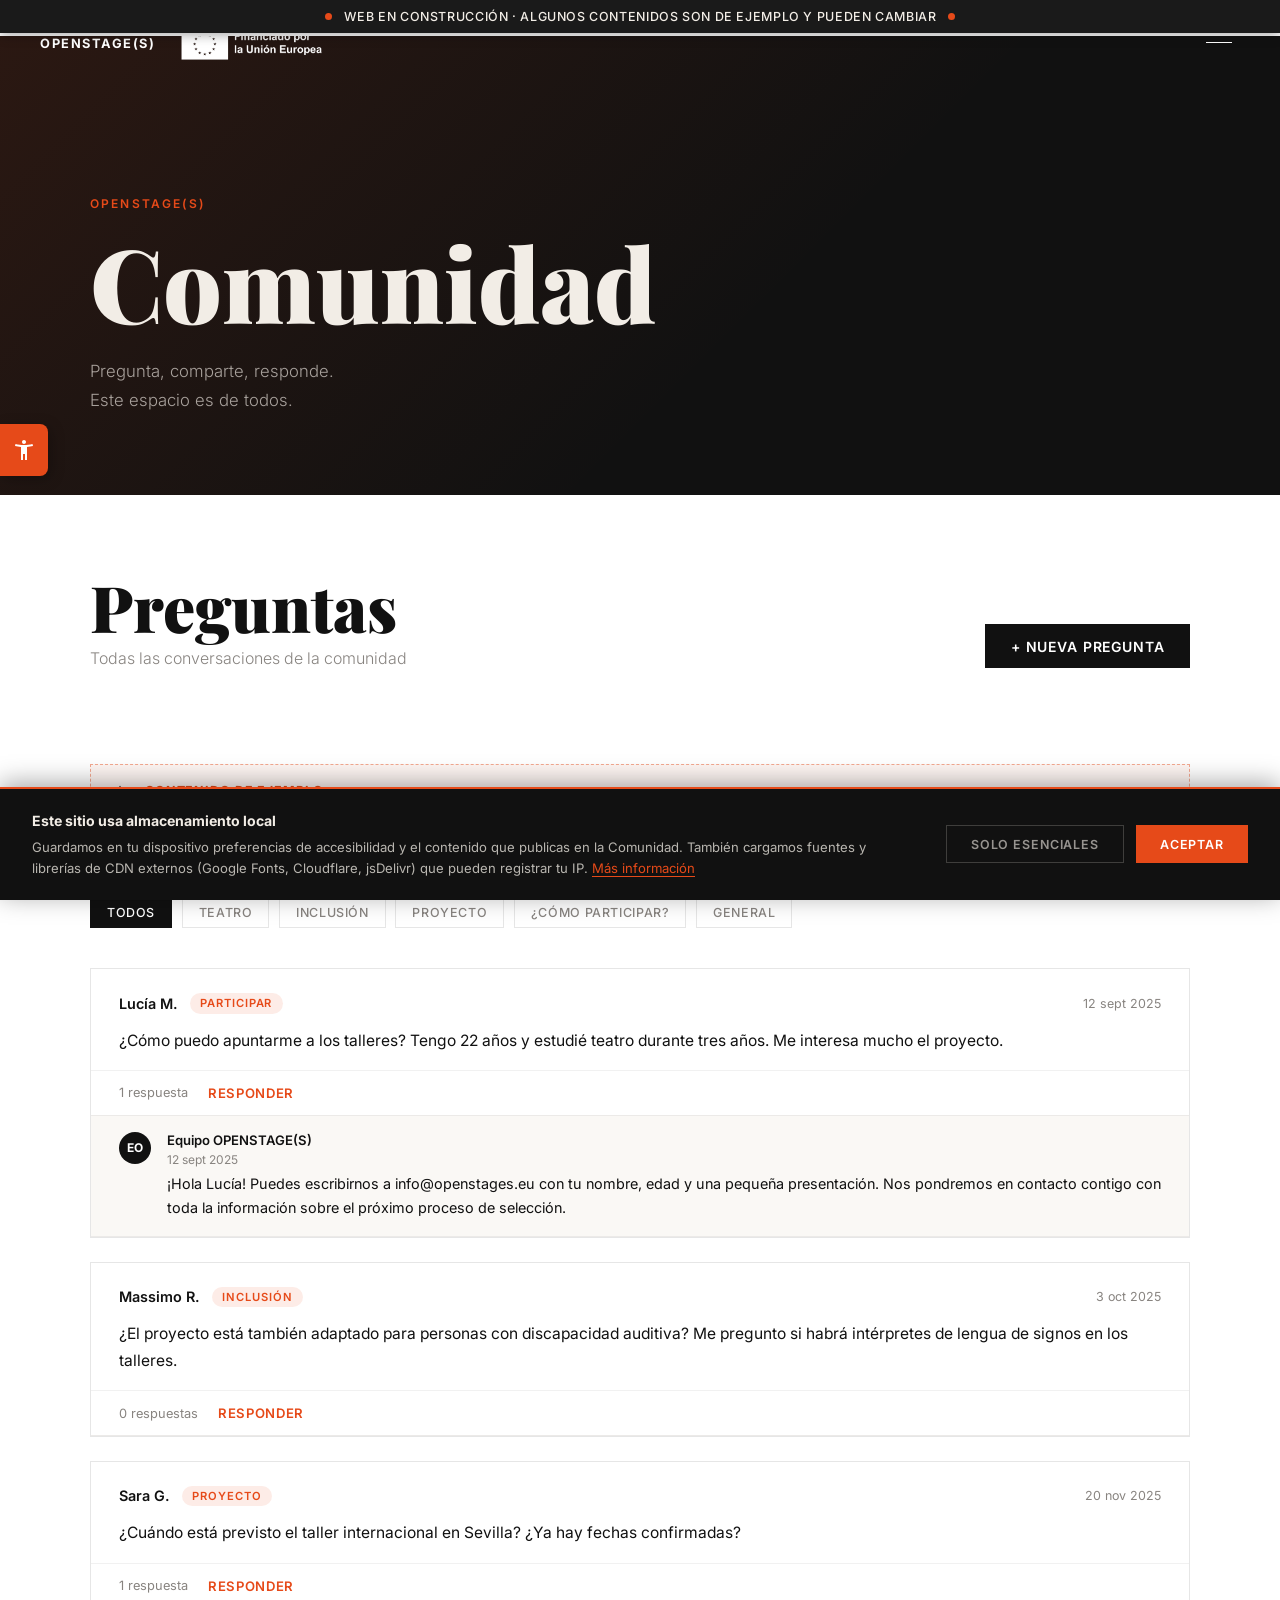
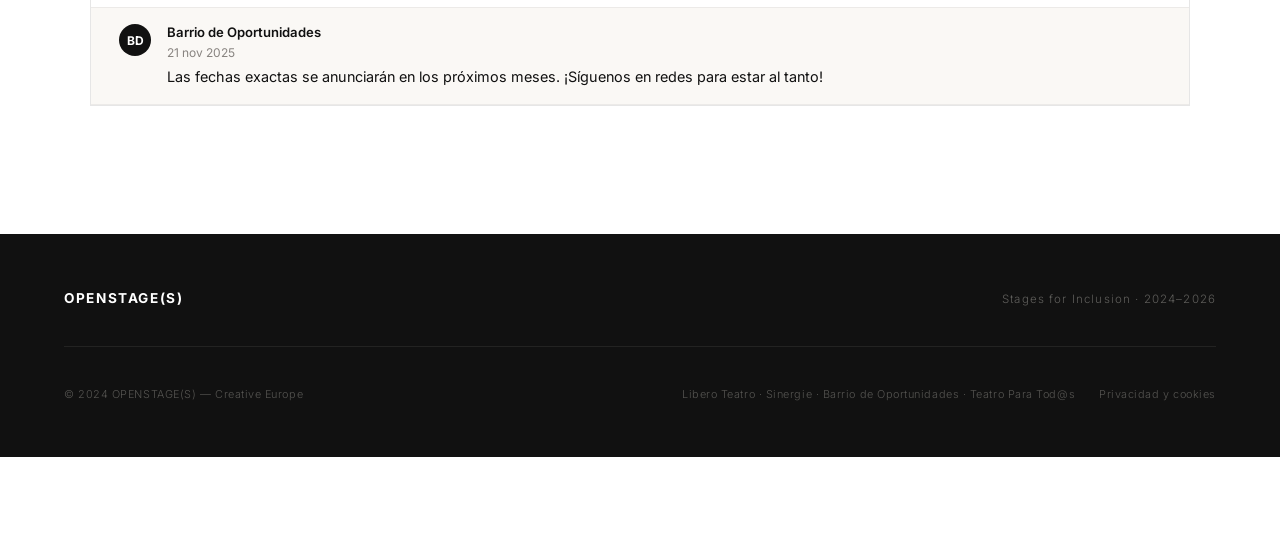
==== commit 8b1dfaeb: "." ====
--- a/comunidad.html
+++ b/comunidad.html
@@ -136,7 +136,10 @@
     </div>
     <div class="footer__row footer__row--bottom">
       <span>© 2024 OPENSTAGE(S) — Creative Europe</span>
-      <span>Libero Teatro · Sinergie · Barrio de Oportunidades · Teatro Para Tod@s</span>
+      <span class="footer__legal">
+        <span>Libero Teatro · Sinergie · Barrio de Oportunidades · Teatro Para Tod@s</span>
+        <a href="privacidad.html" class="footer__legal-link">Privacidad y cookies</a>
+      </span>
     </div>
   </footer>
 
@@ -198,6 +201,7 @@
   </aside>
 
   <script src="comunidad.js"></script>
+  <script src="cookies.js"></script>
   <!-- WIP: eliminar esta línea y wip.js cuando la web esté lista -->
   <script src="wip.js"></script>
 
--- a/style.css
+++ b/style.css
@@ -184,7 +184,6 @@
   display: flex;
   flex-direction: column;
   gap: 7px;
-  cursor: none;
 }
 
 .header__toggle span {
@@ -473,7 +472,6 @@
   border-radius: 50%;
   border: 1px solid rgba(255, 255, 255, 0.4);
   background: transparent;
-  cursor: pointer;
   transition: all 0.4s ease;
   padding: 0;
 }
@@ -726,7 +724,6 @@
   position: relative;
   overflow: hidden;
   transition: background 0.35s ease, transform 0.45s var(--ease-out);
-  cursor: pointer;
 }
 
 .pcard::after {
@@ -834,7 +831,6 @@
   -webkit-backdrop-filter: blur(8px);
   opacity: 0;
   will-change: opacity;
-  cursor: pointer;
 }
 
 .partner-modal__content {
@@ -847,7 +843,6 @@
   opacity: 0;
   box-shadow: 0 30px 60px rgba(0,0,0,0.3);
   will-change: transform, opacity;
-  cursor: auto;
 }
 
 .partner-modal__close {
@@ -1115,6 +1110,21 @@
   gap: 1rem;
 }
 
+.footer__legal {
+  display: flex;
+  align-items: center;
+  gap: 1.5rem;
+  flex-wrap: wrap;
+}
+
+.footer__legal-link {
+  color: rgba(242,237,230,.3);
+  text-decoration: none;
+  transition: color .2s;
+}
+
+.footer__legal-link:hover { color: rgba(242,237,230,.7); }
+
 /* ── Reveal helpers ───────────────────────────────────── */
 .reveal-fade,
 .reveal-up,
@@ -1195,7 +1205,6 @@
   box-shadow: 3px 3px 14px rgba(0,0,0,0.25);
   transition: width 0.2s ease, background 0.2s ease;
   flex-shrink: 0;
-  cursor: pointer;
 }
 .a11y-widget__btn:hover  { background: #c43a10; width: 56px; }
 .a11y-widget__btn:focus-visible {
@@ -1249,7 +1258,6 @@
   border-radius: 4px;
   display: flex;
   align-items: center;
-  cursor: pointer;
   transition: color 0.2s;
 }
 .a11y-widget__close:hover { color: var(--text); }
@@ -1296,7 +1304,6 @@
   font-size: 0.72rem;
   font-weight: 700;
   border-radius: 4px;
-  cursor: pointer;
   min-width: 34px;
   transition: background 0.15s, color 0.15s, border-color 0.15s;
 }
@@ -1321,7 +1328,6 @@
   background: #ccc;
   border: none;
   border-radius: 12px;
-  cursor: pointer;
   transition: background 0.22s ease;
   flex-shrink: 0;
   padding: 0;
@@ -1360,7 +1366,6 @@
   letter-spacing: 0.1em;
   text-transform: uppercase;
   border-radius: 4px;
-  cursor: pointer;
   transition: border-color 0.2s, color 0.2s;
 }
 .a11y-widget__reset:hover    { border-color: var(--accent); color: var(--accent); }
@@ -1552,7 +1557,6 @@
   text-transform: uppercase;
   padding: .85rem 1.6rem;
   border: none;
-  cursor: pointer;
   transition: background .2s ease, color .2s ease;
 }
 
@@ -1645,7 +1649,6 @@
   font-family: var(--f-body);
   font-size: .875rem;
   padding: .7rem 1.4rem;
-  cursor: pointer;
   color: var(--text-dim);
   transition: border-color .2s, color .2s;
 }
@@ -1660,7 +1663,6 @@
   font-size: .875rem;
   font-weight: 600;
   padding: .7rem 1.8rem;
-  cursor: pointer;
   transition: opacity .2s;
 }
 
@@ -1684,7 +1686,6 @@
   letter-spacing: .05em;
   text-transform: uppercase;
   padding: .45rem 1rem;
-  cursor: pointer;
   color: var(--text-dim);
   transition: background .2s, color .2s, border-color .2s;
 }
@@ -1785,7 +1786,6 @@
   letter-spacing: .05em;
   text-transform: uppercase;
   color: var(--accent);
-  cursor: pointer;
   padding: 0;
   transition: opacity .2s;
 }
@@ -1850,7 +1850,6 @@
   font-size: .82rem;
   font-weight: 600;
   padding: .55rem 1.3rem;
-  cursor: pointer;
   transition: opacity .2s;
 }
 
@@ -1862,7 +1861,6 @@
   font-family: var(--f-body);
   font-size: .82rem;
   padding: .55rem 1rem;
-  cursor: pointer;
   color: var(--text-dim);
   transition: border-color .2s, color .2s;
 }
--- a/comunidad.css
+++ b/comunidad.css
@@ -65,6 +65,16 @@
   pointer-events: none;
 }
 
+/* ── Cursores normales (sin cursor custom en esta página) ── */
+.page-comunidad * { cursor: auto; }
+.page-comunidad a,
+.page-comunidad button,
+.page-comunidad select,
+.page-comunidad [role="button"],
+.page-comunidad input[type="submit"] { cursor: pointer; }
+.page-comunidad input[type="text"],
+.page-comunidad textarea { cursor: text; }
+
 /* ── Header scroll shadow ────────────────────────────── */
 .header--scrolled {
   box-shadow: 0 1px 0 var(--border);
